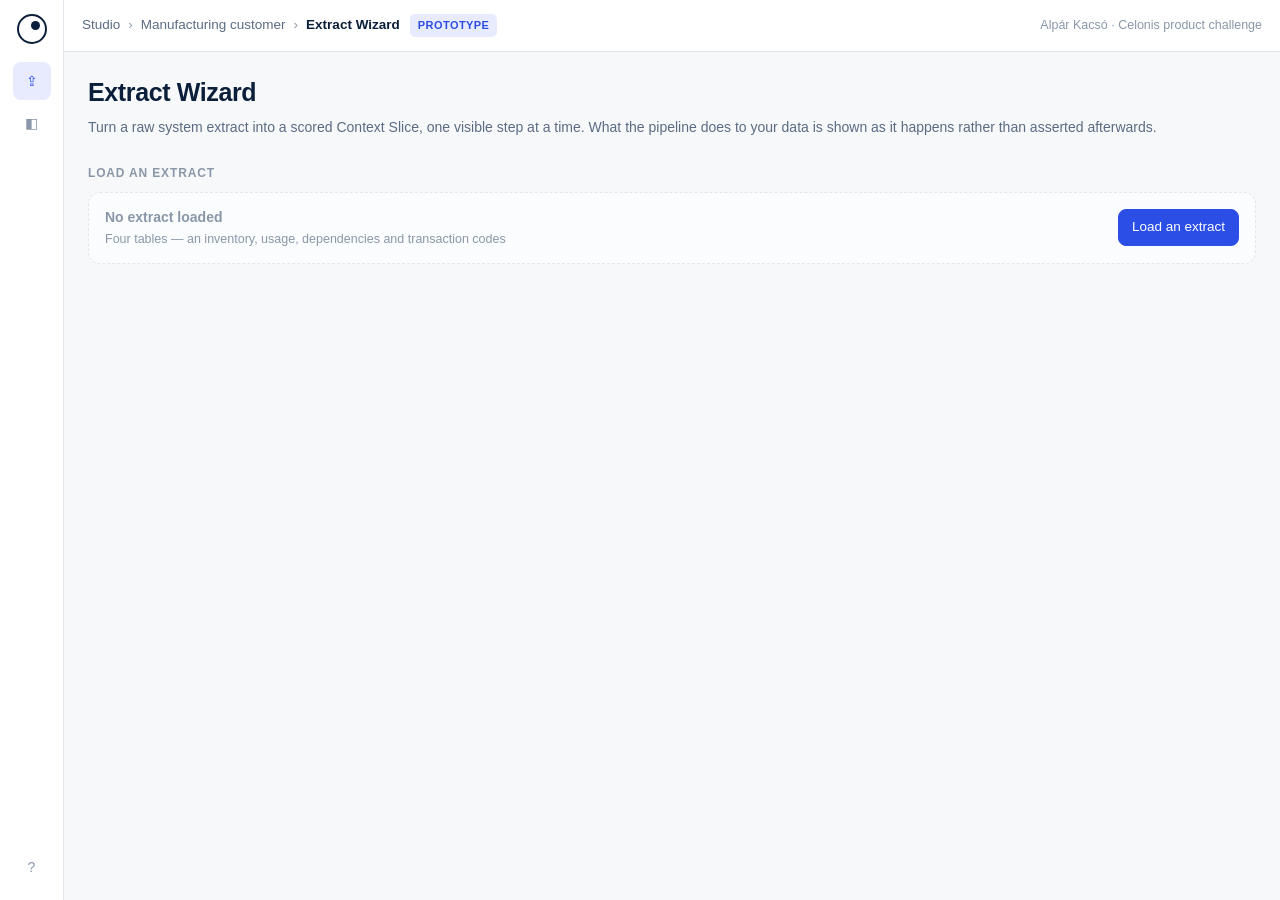
==== prototype/index.html @ d137ef57 "Scope leads the walkthrough, and the cards carry their own evidence The page is the demo surface, no" ====
<!doctype html>
<html lang="en">
<head>
<meta charset="utf-8">
<meta name="viewport" content="width=device-width, initial-scale=1">
<title>Landscape Footprint — ECC productive system 1</title>
<link rel="stylesheet" href="app.css">
</head>
<body>
<div class="shell">
  <nav class="rail" aria-label="Sections">
    <div class="mark" aria-hidden="true"></div>
    <button data-page="extract" title="Extract Wizard" aria-label="Extract Wizard" aria-current="true">⇪</button>
    <button data-page="footprint" title="Landscape Footprint" aria-label="Landscape Footprint" aria-current="false">◧</button>
    <div class="spacer"></div>
    <button title="Help" aria-label="Help">?</button>
  </nav>

  <div class="main">
    <div class="topbar">
      <div class="crumbs">
        <a href="#">Studio</a><span class="sep">›</span>
        <a href="#">Manufacturing customer</a><span class="sep">›</span>
        <span class="here" id="crumb-here">Extract Wizard</span>
      </div>
      <span class="tag">Prototype</span>
      <div class="grow"></div>
      <span class="byline">Alpár Kacsó · Celonis product challenge</span>
    </div>

    <!-- ============================ EXTRACT WIZARD ============================ -->
    <main class="page" id="page-extract">
      <div class="needs-server" id="needs-server">
        <div>
          <b>This page needs a local server.</b>
          It reads the four CSVs over <code>fetch</code>, which browsers block on <code>file://</code> —
          so opening <code>index.html</code> directly leaves it blank. Run this from the folder above
          <code>prototype/</code>, then open <a href="http://localhost:8010">localhost:8010</a>:
          <pre>python3 prototype/tools/serve.py 8010 prototype</pre>
          On macOS you can also just double-click <code>prototype/run.command</code>.
        </div>
      </div>

      <header>
        <h1>Extract Wizard</h1>
        <p class="lede">Turn a raw system extract into a scored Context Slice, one visible step at a time. What the pipeline does to your data is shown as it happens rather than asserted afterwards.</p>
      </header>

      <!-- Section 1 -->
      <section class="section">
        <h2>Load an extract</h2>
        <div class="card load-card is-empty" id="load-card">
          <div>
            <b id="load-what">No extract loaded</b>
            <span class="files" id="load-files">Four tables — an inventory, usage, dependencies and transaction codes</span>
          </div>
          <div class="grow"></div>
          <button class="btn btn--ghost" id="clear-all" hidden
                  title="Reset to the empty state. Double-clicking the Extract Wizard icon in the sidebar does the same.">Clear all data</button>
          <button class="btn btn--primary" id="start-wizard">Load an extract</button>
        </div>
      </section>

      <!-- Section 2 -->
      <section class="section" id="sec-wizard" hidden>
        <h2>Extract Wizard</h2>
        <div class="card wizard">
          <div id="stepper"></div>
          <div class="wiz-panel">
            <h3 id="wiz-title"></h3>
            <div id="wiz-body"></div>
          </div>
          <div class="wiz-foot">
            <button class="btn" id="wiz-back">Back</button>
            <div class="grow"></div>
            <span class="wiz-count" id="wiz-count"></span>
            <button class="btn btn--primary" id="wiz-next">Next</button>
          </div>
        </div>
      </section>

      <!-- Section 3 -->
      <section class="section" id="sec-evidence" hidden>
        <h2>Evidence coverage</h2>
        <p class="section-note">What the extract can and cannot tell you. Everything on the Landscape Footprint rests on this, so it is the last thing the wizard shows you and the first thing to argue with.</p>
        <div class="card" id="coverage"></div>
      </section>
    </main>

    <!-- ========================== LANDSCAPE FOOTPRINT ========================== -->
    <main class="page" id="page-footprint" hidden>
      <header>
        <h1>Landscape Footprint</h1>
        <p class="lede">Day-one transparency on the custom estate — what is in there, what actually runs, and which parts of the S/4 bill you can cut before the programme starts.</p>
      </header>

      <div class="empty-state" id="empty-state">
        <div class="es-mark" aria-hidden="true">◧</div>
        <h3>Nothing to show yet</h3>
        <p>The footprint is built from a scored Context Slice. Run the Extract Wizard once and this page fills in — the position you are in, the estate it rests on, and the decisions that get you out of it.</p>
        <button class="btn btn--primary" id="go-wizard">Open the Extract Wizard</button>
      </div>

      <div id="footprint-body" hidden>
        <!-- Scope leads. This page is the demo surface rather than the pitch:
             the pitch is spoken and starts from the outcome, but a walkthrough
             has to establish the ground before it shows a conclusion drawn on
             it. Position sits second, where it reads as a result. -->
        <section class="section">
          <h2>Scope</h2>
          <p class="section-note">The estate the decisions are built from. Every tile opens.</p>
          <div class="tiles" id="tiles"></div>
        </section>

        <section class="section">
          <div class="sec-bar">
            <h2>Position</h2>
            <div class="seg" id="lens-seg" role="tablist" aria-label="Transition path"></div>
          </div>
          <p class="section-note" id="lens-note"></p>
          <!-- Built once, updated in place. The treemap host has to be a stable
               node so its ResizeObserver survives a re-render. -->
          <div class="card position" id="position">
            <!-- The statement below is prose about the customer's estate, so it
                 is marked like every other sentence a model wrote. The mark has
                 to be precise about what is and is not the model's: the wording
                 is, the arithmetic is not, and blurring that would undo the
                 claim the whole artifact rests on. -->
            <div class="ai-block-head">
              <span class="ai-mark"><i aria-hidden="true"></i>Discovery Agent generated insight</span>
              <span class="ai-block-src">wording from the Discovery Agent &middot; every figure in it computed from your extract</span>
            </div>
            <p class="position-line" id="position-line"></p>
            <div class="treemap-host" id="treemap-host"></div>
            <div class="split-key" id="calls"></div>
            <div class="position-foot">
              <div class="unlock" id="unlock"></div>
              <button class="btn" id="export">Export position</button>
            </div>
          </div>
        </section>

        <section class="section">
          <h2>Decisions</h2>
          <p class="section-note">One call per decision, taken once, executed as a batch. Every row opens: what it is, what moves if you act on it, and the objects behind it.</p>
          <div class="toolbar">
            <div class="pills" id="filters"></div>
          </div>
          <div class="board" id="board"></div>
        </section>

        <section class="section collapsible is-collapsed" id="sec-integrity">
          <button class="sec-head" aria-expanded="false">
            <span class="chev" aria-hidden="true">▾</span>
            <span class="sec-title">Inventory integrity</span>
            <span class="sec-sum" id="sum-integrity"></span>
          </button>
          <div class="sec-body">
            <p class="section-note">Transaction codes that are live in production and point at programs the object inventory does not contain. Read as data quality these are join failures; read as findings they are the sharpest thing in the extract. The Basis team has said the extract may be incomplete &mdash; so this is what this export reveals, not what exists.</p>
            <div class="card" id="integrity"></div>
          </div>
        </section>
      </div>
    </main>
  </div>
</div>

<div class="modal-scrim" id="scrim" hidden></div>
<div class="modal" id="modal" hidden role="dialog" aria-modal="true" aria-labelledby="modal-title">
  <header>
    <div class="modal-nav">
      <button class="icon" id="prev" aria-label="Previous decision" title="Previous">‹</button>
      <button class="icon" id="next" aria-label="Next decision" title="Next">›</button>
      <span class="modal-pos" id="modal-pos"></span>
    </div>
    <div class="grow"></div>
    <button class="icon" id="modal-close" aria-label="Close">×</button>
  </header>
  <div class="modal-head">
    <h2 id="modal-title"></h2>
    <div id="modal-badges" class="pack-top"></div>
  </div>
  <div class="modal-body" id="modal-body"></div>
</div>

<!-- The assistant. Appears once the wizard has produced something to talk about,
     on both pages, and says something different on each. -->
<button class="ai-cta" id="ai-cta" hidden aria-haspopup="dialog">
  <span class="ai-cta-mark" aria-hidden="true"></span>
  <span class="ai-cta-label">Ask the Discovery Agent</span>
</button>

<div class="modal-scrim" id="ai-scrim" hidden></div>
<div class="modal modal--ai" id="ai-modal" hidden role="dialog" aria-modal="true" aria-labelledby="ai-title">
  <header>
    <span class="ai-mark"><i aria-hidden="true"></i>Discovery Agent generated insight</span>
    <div class="grow"></div>
    <button class="icon" id="ai-close" aria-label="Close">×</button>
  </header>
  <div class="modal-head">
    <h2 id="ai-title"></h2>
    <div class="ai-aud">
      <span class="ai-aud-label">Written</span>
      <div class="seg seg--sm" id="ai-audience" role="tablist" aria-label="Written for"></div>
      <span class="ai-aud-note" id="ai-aud-note"></span>
    </div>
  </div>
  <div class="modal-body" id="ai-body"></div>
</div>

<input type="file" id="file-input" accept=".csv,text/csv" multiple hidden>

<!-- Every module is version-pinned, not just the entry.
     GitHub Pages caches each file for ten minutes independently, so a visitor
     can hold a fresh app.js next to a stale wizard.js and see yesterday's
     wording — or, worse, a stale module missing an export the new code imports,
     which fails before any error handler exists. Versioning only the <script>
     tag fixed the entry and left every sibling exposed.
     An import map fixes the rest with no build step: it rewrites each specifier
     to a versioned URL at resolution time. Browsers without import-map support
     simply load the unversioned files, which is exactly today's behaviour.
     Bump all of these together with: node tools/bump.mjs -->
<script type="importmap">
{
  "imports": {
    "./src/core/parse.js": "./src/core/parse.js?v=17",
    "./src/core/graph.js": "./src/core/graph.js?v=17",
    "./src/core/evidence.js": "./src/core/evidence.js?v=17",
    "./src/engine/score.js": "./src/engine/score.js?v=17",
    "./src/engine/dispose.js": "./src/engine/dispose.js?v=17",
    "./src/engine/packages.js": "./src/engine/packages.js?v=17",
    "./src/workspace/lens.js": "./src/workspace/lens.js?v=17",
    "./src/workspace/subgraph.js": "./src/workspace/subgraph.js?v=17",
    "./src/workspace/treemap.js": "./src/workspace/treemap.js?v=17",
    "./src/workspace/assistant.js": "./src/workspace/assistant.js?v=17",
    "./src/workspace/ui.js": "./src/workspace/ui.js?v=17",
    "./src/workspace/wizard.js": "./src/workspace/wizard.js?v=17"
  }
}
</script>
<script type="module" src="src/workspace/app.js?v=17"></script>
</body>
</html>
---- prototype/app.css ----
/* Celonis Studio design language.
   Tokens sampled from the customer's own Studio tenant (see design language/).
   Adopting it is a positioning choice: the footprint should read as a View
   inside Studio, because that is the argument — a composable capability that
   feeds the Context Model, not a bolt-on tool. */

:root {
  color-scheme: light;

  --bg: #f7f8fa;
  --surface: #fff;
  --surface-2: #fbfcfd;
  --border: #e2e6ed;
  --border-strong: #cfd6e0;

  --ink: #0b1f3a;
  --ink-2: #5b6b84;
  --ink-3: #8a97a8;

  --accent: #2b4ee6;
  --accent-soft: #e8ebfd;
  /* Aliases: some rules were written against these names. Kept rather than
     renamed so there is exactly one place the accent is defined. */
  --primary: #2b4ee6;
  --primary-soft: #e8ebfd;

  --success-bg: #e6f7ef;
  --success-ink: #0e7a54;

  --risk-high: #d64545;
  --risk-high-bg: #fdecec;
  --risk-med: #b3701a;
  --risk-med-bg: #fdf3e4;
  --risk-low: #0e7a54;
  --risk-low-bg: #e6f7ef;
  --graph: #2fa88f;

  /* The Investigate call. Deliberately its own token rather than reusing the
     warning amber: "held for a named piece of evidence" is a legitimate state,
     not a fault, and 31 of 106 objects painted in caution colours misreads the
     estate. The amber stays where it belongs — measured-at-zero evidence, and
     actual warnings. */
  --call-investigate: #0f8b9e;
  --call-investigate-bg: #e4f3f6;
  --call-investigate-ink: #0f6c7d;
  --call-investigate-line: #bfe0e7;
  /* Hatched rather than solid, like the two "we do not know" states on the
     coverage strip: the texture is the second channel that says this is not a
     measurement, and it survives a black-and-white print. Built from the call
     colour itself so it carries the same weight as the four solid swatches
     beside it in the legend. */
  --call-investigate-hatch: repeating-linear-gradient(45deg, #0f8b9e, #0f8b9e 4px, #7ec6d3 4px, #7ec6d3 8px);

  --rail: 64px;
  --radius: 8px;
  --radius-lg: 12px;
  --shadow: 0 1px 2px rgba(11, 31, 58, .06), 0 8px 24px rgba(11, 31, 58, .08);

  --sans: Inter, -apple-system, BlinkMacSystemFont, "Segoe UI", Roboto, Helvetica, Arial, sans-serif;
  --mono: ui-monospace, "SF Mono", SFMono-Regular, Menlo, Consolas, monospace;
}

* { box-sizing: border-box; }

body {
  margin: 0;
  background: var(--bg);
  color: var(--ink);
  font-family: var(--sans);
  font-size: 14px;
  line-height: 1.5;
  -webkit-font-smoothing: antialiased;
}

button { font: inherit; color: inherit; cursor: pointer; }
h1, h2, h3 { margin: 0; letter-spacing: -.015em; }

/* ---------- shell ---------- */

.shell { display: flex; min-height: 100vh; }

.rail {
  width: var(--rail);
  flex: none;
  background: var(--surface);
  border-right: 1px solid var(--border);
  display: flex;
  flex-direction: column;
  align-items: center;
  gap: 4px;
  padding: 14px 0;
  position: sticky;
  top: 0;
  height: 100vh;
}
.rail .mark {
  width: 30px; height: 30px; border-radius: 50%;
  border: 2px solid var(--ink);
  position: relative; margin-bottom: 14px; flex: none;
}
.rail .mark::after {
  content: ""; position: absolute; inset: 5px 5px auto auto;
  width: 9px; height: 9px; border-radius: 50%; background: var(--ink);
}
.rail button {
  width: 38px; height: 38px; border-radius: var(--radius);
  border: 0; background: transparent; color: var(--ink-3);
  display: grid; place-items: center;
}
.rail button:hover { background: var(--bg); color: var(--ink-2); }
.rail button[aria-current="true"] { background: var(--accent-soft); color: var(--accent); }
.rail .spacer { flex: 1; }

.main { flex: 1; min-width: 0; }

/* ---------- top bar ---------- */

.topbar {
  height: 52px;
  background: var(--surface);
  border-bottom: 1px solid var(--border);
  display: flex; align-items: center; gap: 10px;
  padding: 0 18px;
  position: sticky; top: 0; z-index: 30;
}
.crumbs { display: flex; align-items: center; gap: 8px; font-size: 13.5px; min-width: 0; }
.crumbs a { color: var(--ink-2); text-decoration: none; white-space: nowrap; }
.crumbs .sep { color: var(--ink-3); }
.crumbs .here { font-weight: 600; white-space: nowrap; }
.topbar .grow { flex: 1; }

.tag {
  font-size: 11px; font-weight: 600; letter-spacing: .04em; text-transform: uppercase;
  padding: 3px 8px; border-radius: 5px;
  background: var(--accent-soft); color: var(--accent);
}
.byline { font-size: 12.5px; color: var(--ink-3); }

.btn {
  border: 1px solid var(--border-strong); background: var(--surface);
  border-radius: var(--radius); padding: 7px 13px; font-size: 13.5px; font-weight: 500;
  display: inline-flex; align-items: center; gap: 7px;
}
.btn:hover { border-color: var(--ink-3); }
.btn--primary { background: var(--accent); border-color: var(--accent); color: #fff; }
.btn--primary:hover { background: #2340c9; border-color: #2340c9; }
.btn[aria-expanded="true"] { border-color: var(--accent); color: var(--accent); }
.btn--ghost { border-color: transparent; background: transparent; color: var(--ink-3); font-size: 12.5px; }
.btn--ghost:hover { border-color: var(--border-strong); color: var(--ink-2); }
.btn[hidden] { display: none; }

/* ---------- page ---------- */

.page { padding: 22px 24px 80px; max-width: 1440px; }
.page[hidden] { display: none; }
.page > header { margin-bottom: 18px; }
.page h1 { font-size: 25px; font-weight: 650; }
/* Descriptive text runs the full width of the content column rather than being
   held to a reading measure — a deliberate call by the author. */
.page .lede { color: var(--ink-2); margin: 5px 0 0; }

.section { margin-top: 26px; }
.section > h2 {
  font-size: 12px; font-weight: 600; letter-spacing: .07em; text-transform: uppercase;
  color: var(--ink-3); margin-bottom: 10px;
}
.section-note { color: var(--ink-2); font-size: 13px; margin: -4px 0 12px; }

.card { background: var(--surface); border: 1px solid var(--border); border-radius: var(--radius-lg); }

/* ---------- metric tiles ---------- */

/* One line, always. The scope is the ground the decisions stand on, so it
   should be readable in a single glance rather than reflowed into a block. */
.tiles { display: flex; gap: 10px; overflow-x: auto; padding-bottom: 4px; }
.tile {
  background: var(--surface); border: 1px solid var(--border); border-radius: var(--radius);
  padding: 12px 14px 13px; text-align: left; flex: 1 1 0; min-width: 168px;
  transition: border-color .12s, box-shadow .12s;
}
button.tile:hover { border-color: var(--border-strong); box-shadow: var(--shadow); }
button.tile:focus-visible { outline: 2px solid var(--primary); outline-offset: 1px; }
.tile .label {
  font-size: 11.5px; color: var(--ink-2); margin-bottom: 6px;
  white-space: nowrap; overflow: hidden; text-overflow: ellipsis;
}
.tile .value { font-size: 27px; font-weight: 600; letter-spacing: -.025em; line-height: 1.1; }
.tile .value small { font-size: 14px; font-weight: 500; color: var(--ink-3); margin-left: 2px; }
.tile .sub { font-size: 11.5px; color: var(--ink-3); margin-top: 4px; }
.tile--alert .value { color: var(--risk-high); }

/* ---------- pills ---------- */

.pills { display: flex; flex-wrap: wrap; gap: 6px; align-items: center; }
.pill {
  border: 1px solid var(--border-strong); background: var(--surface);
  border-radius: 999px; padding: 4px 11px; font-size: 12.5px; font-weight: 500;
  color: var(--ink-2);
}
.pill:hover { border-color: var(--ink-3); color: var(--ink); }
.pill[aria-pressed="true"] { background: var(--ink); border-color: var(--ink); color: #fff; }

/* ---------- coverage strip ---------- */

/* One estate-wide bar, then its two parts indented beneath. No rule between
   every row — the indent carries the hierarchy, and a single divider under the
   parent is enough to say "these two add up to the one above". */

.coverage { padding: 18px 20px; }

.coverage-row {
  display: grid; grid-template-columns: 150px minmax(0, 1fr) 190px;
  gap: 14px; align-items: center; padding: 8px 0;
}
.coverage-row .name { font-weight: 600; font-size: 13.5px; }
.coverage-row .name small { display: block; color: var(--ink-3); font-weight: 400; font-size: 11.5px; }
.coverage-row .tally {
  font-size: 11.5px; color: var(--ink-2); font-family: var(--mono);
  text-align: right; font-variant-numeric: tabular-nums;
}

/* The two parts of the estate. The connector makes the nesting readable even
   in black and white. */
.cov-group { margin-top: 6px; padding-top: 8px; border-top: 1px solid var(--border); }
.coverage-row.is-child .name {
  position: relative; padding-left: 18px; font-weight: 550; font-size: 13px;
}
.coverage-row.is-child .name::before {
  content: ""; position: absolute; left: 4px; top: 2px; bottom: 4px;
  width: 7px; border-left: 1px solid var(--border-strong);
  border-bottom: 1px solid var(--border-strong); border-bottom-left-radius: 3px;
}
.coverage-row.is-child .bar { height: 15px; }

.bar { display: flex; height: 19px; border-radius: 4px; overflow: hidden; background: var(--bg); }
.bar span { display: block; }
.bar .e-active { background: var(--risk-low); }
.bar .e-dead { background: var(--risk-med); }
/* Hatched, not just a lighter grey: the two "we do not know" states have to
   stay distinguishable from the two measurements on a black-and-white print. */
.bar .e-unmeasured { background: repeating-linear-gradient(45deg, #c8d0dc, #c8d0dc 3px, #dde3ea 3px, #dde3ea 6px); }
.bar .e-unmeasurable { background: repeating-linear-gradient(45deg, #aab6c6, #aab6c6 3px, #c3ccd8 3px, #c3ccd8 6px); }

.legend {
  display: grid; grid-template-columns: repeat(auto-fit, minmax(300px, 1fr));
  gap: 12px 24px; margin-top: 16px; padding-top: 14px; border-top: 1px solid var(--border);
}
.legend .item { display: flex; align-items: flex-start; gap: 9px; font-size: 12.5px; color: var(--ink-2); line-height: 1.5; }
.legend .swatch { width: 13px; height: 12px; border-radius: 3px; flex: none; margin-top: 3px; }
.legend .swatch.e-active { background: var(--risk-low); }
.legend .swatch.e-dead { background: var(--risk-med); }
.legend .swatch.e-unmeasured { background: repeating-linear-gradient(45deg, #c8d0dc, #c8d0dc 3px, #dde3ea 3px, #dde3ea 6px); }
.legend .swatch.e-unmeasurable { background: repeating-linear-gradient(45deg, #aab6c6, #aab6c6 3px, #c3ccd8 3px, #c3ccd8 6px); }
.legend b { color: var(--ink); font-weight: 600; display: block; margin-bottom: 1px; }

/* ---------- "needs a server" notice ---------- */

.needs-server {
  background: var(--risk-med-bg); border: 1px solid #EBD3A8;
  border-radius: var(--radius-lg); padding: 16px 18px; margin-bottom: 20px;
  color: #6B4A12; font-size: 13.5px; line-height: 1.6;
}
.needs-server b { display: block; font-size: 15px; margin-bottom: 4px; color: #52380C; }
.needs-server code {
  font-family: var(--mono); font-size: 12.5px; background: rgba(255, 255, 255, .65);
  border: 1px solid #EBD3A8; border-radius: 4px; padding: 1px 5px;
}
.needs-server pre {
  font-family: var(--mono); font-size: 12.5px; background: var(--ink); color: #fff;
  border-radius: 6px; padding: 10px 12px; margin: 10px 0; overflow-x: auto;
}
.needs-server a { color: #52380C; }

/* ---------- toolbar ---------- */

.toolbar {
  display: flex; align-items: center; justify-content: space-between;
  gap: 12px; flex-wrap: wrap; margin-bottom: 12px;
}

/* ---------- decision board ---------- */

.board { display: block; }

/* ---------- list view ---------- */

.dtable { width: 100%; border-collapse: collapse; font-size: 13px; }
.dtable th {
  text-align: left; font-weight: 600; font-size: 11.5px; color: var(--ink-2);
  padding: 10px 14px; border-bottom: 1px solid var(--border); white-space: nowrap;
  background: var(--surface-2);
}
.dtable th[data-sort] { cursor: pointer; user-select: none; }
.dtable th[data-sort]:hover { color: var(--ink); }
.dtable th[data-sort]:focus-visible { outline: 2px solid var(--accent); outline-offset: -2px; }
.dtable th .arrow { color: var(--ink-3); margin-left: 4px; font-size: 10px; }
.dtable th[aria-sort] { color: var(--ink); }
.dtable th[aria-sort] .arrow { color: var(--accent); }
.dtable th.right, .dtable td.right { text-align: right; }

.dtable td {
  padding: 11px 14px; border-bottom: 1px solid var(--border);
  vertical-align: middle; color: var(--ink-2);
}
.dtable tbody tr:last-child td { border-bottom: 0; }
.dtable tbody tr { cursor: pointer; }
.dtable tbody tr:hover { background: var(--surface-2); }
.dtable tbody tr[aria-selected="true"] { background: var(--primary-soft); }
.dtable tbody tr.is-held td { opacity: .62; }
.dtable .title { color: var(--ink); font-weight: 550; }
.dtable .title small { display: block; font-weight: 400; color: var(--ink-3); font-size: 11.5px; margin-top: 2px; }
.dtable .n { font-family: var(--mono); font-variant-numeric: tabular-nums; }

/* ---------- hover tooltip ---------- */

.tip {
  position: fixed; z-index: 200; max-width: 290px;
  background: var(--ink); color: #fff;
  font-size: 12px; line-height: 1.5; padding: 8px 11px; border-radius: 6px;
  box-shadow: 0 6px 20px rgba(11, 31, 58, .22);
  pointer-events: none;
}
.tip[hidden] { display: none; }
.tip b { display: block; font-weight: 600; margin-bottom: 2px; }
[data-tip] { cursor: help; }

.pack-top { display: flex; align-items: center; gap: 7px; flex-wrap: wrap; }

.badge {
  font-size: 11px; font-weight: 600; padding: 2.5px 8px; border-radius: 5px;
  border: 1px solid transparent; white-space: nowrap;
}
.badge--retire { background: var(--risk-low-bg); color: var(--risk-low); }
.badge--remediate { background: var(--risk-high-bg); color: var(--risk-high); }
.badge--investigate { background: var(--call-investigate-bg); color: var(--call-investigate); }
.badge--rebuild { background: var(--accent-soft); color: var(--accent); }
.badge--retain { background: var(--bg); color: var(--ink-2); border-color: var(--border); }
.badge--count { background: var(--bg); color: var(--ink-2); border-color: var(--border); font-family: var(--mono); }
.badge--lens { background: var(--accent-soft); color: var(--accent); font-weight: 500; }

/* Confidence is never colour alone — colour carries risk, confidence carries
   its own mark and its own word. Conflating them would be the one visual lie
   in an artifact whose whole argument is honest evidence. */
.conf { display: inline-flex; align-items: center; gap: 5px; font-size: 11px; color: var(--ink-2); }
.conf .dots { display: inline-flex; gap: 2px; }
.conf .dots i { width: 5px; height: 5px; border-radius: 50%; background: var(--border-strong); }
.conf .dots i.on { background: var(--ink-2); }
.conf--low .dots i.on { background: var(--ink-3); }

/* ---------- inline evidence chips (Studio Notes pattern) ---------- */

.chip {
  font-family: var(--mono); font-size: .92em; padding: 1px 5px; border-radius: 4px;
  background: var(--bg); color: var(--ink); border: 1px solid var(--border);
}
.chip--risk { background: var(--risk-high-bg); color: var(--risk-high); border-color: transparent; }
.chip--warn { background: var(--risk-med-bg); color: var(--risk-med); border-color: transparent; }
.chip--ok { background: var(--risk-low-bg); color: var(--risk-low); border-color: transparent; }

/* ---------- findings table ---------- */

.findings { width: 100%; border-collapse: collapse; font-size: 13px; }
.findings th {
  text-align: left; font-weight: 600; font-size: 11.5px; color: var(--ink-2);
  padding: 10px 14px; border-bottom: 1px solid var(--border); white-space: nowrap;
}
.findings td { padding: 11px 14px; border-bottom: 1px solid var(--border); vertical-align: top; }
.findings tr:last-child td { border-bottom: 0; }
.findings tbody tr:hover { background: var(--surface-2); }
.findings .num { color: var(--ink-3); font-family: var(--mono); font-size: 12px; width: 34px; }
.findings .obj { font-family: var(--mono); font-size: 12.5px; font-weight: 500; white-space: nowrap; }
.findings .why { color: var(--ink-2); line-height: 1.6; }
.findings .next { color: var(--ink-3); font-size: 12px; font-style: italic; margin-top: 4px; }
.findings .score {
  font-family: var(--mono); font-size: 11px; color: var(--ink-2); margin-top: 6px; cursor: help;
}
.findings .score small { display: block; color: var(--ink-3); font-size: 10.5px; line-height: 1.35; margin-top: 2px; }

/* ---------- info callout ---------- */

.callout {
  display: flex; gap: 10px; align-items: flex-start;
  background: var(--accent-soft); border-radius: var(--radius); padding: 10px 12px;
  font-size: 12.5px; color: var(--ink-2); line-height: 1.55;
}
.callout .i {
  width: 16px; height: 16px; border-radius: 50%; background: var(--accent); color: #fff;
  font-size: 11px; font-weight: 700; display: grid; place-items: center; flex: none; margin-top: 1px;
}
.callout--ok { background: var(--success-bg); }
.callout--ok .i { background: var(--success-ink); }
.callout--bad { background: var(--risk-high-bg); }
.callout--bad .i { background: var(--risk-high); }
/* The transition path changed this call. Marked out from the neutral reading
   rather than blended into it — the whole point is that it is contingent. */
.callout--lens { background: var(--surface-2); border: 1px solid var(--border); margin-bottom: 11px; }
.callout--lens .i { background: var(--ink-2); }

/* ---------- section bar: title left, its one control right ---------- */

.sec-bar {
  display: flex; align-items: center; justify-content: space-between;
  gap: 14px; flex-wrap: wrap; margin-bottom: 10px;
}
.sec-bar > h2 { margin-bottom: 0; }

/* The transition path. It was a slider in a popover once; it is the only
   control left, and the position visibly changes when you move it, so it
   belongs on the page next to the thing it changes. */
.seg {
  display: inline-flex; background: var(--surface);
  border: 1px solid var(--border-strong); border-radius: var(--radius); overflow: hidden;
}
.seg button {
  border: 0; background: transparent; padding: 6px 13px;
  font-size: 12.5px; font-weight: 500; color: var(--ink-2); white-space: nowrap;
}
.seg button + button { border-left: 1px solid var(--border); }
.seg button:hover { color: var(--ink); background: var(--bg); }
.seg button[aria-selected="true"] { background: var(--ink); color: #fff; }
.seg button[aria-selected="true"]:hover { background: var(--ink); }

/* ---------- extract wizard ---------- */

.load-card { display: flex; align-items: center; gap: 14px; flex-wrap: wrap; padding: 14px 16px; }
.load-card .grow { flex: 1; }
.load-card b { display: block; font-size: 14px; }
.load-card .files { font-family: var(--mono); font-size: 11.5px; color: var(--ink-3); }
/* Nothing loaded yet, or cleared. Reads as a slot waiting to be filled rather
   than as a card describing something. */
.load-card.is-empty { border-style: dashed; background: var(--surface-2); }
.load-card.is-empty b { color: var(--ink-3); font-weight: 550; }
.load-card.is-empty .files { font-family: var(--sans); font-size: 12.5px; }

.wizard { padding: 0; overflow: hidden; }

.stepper { display: flex; gap: 0; border-bottom: 1px solid var(--border); background: var(--surface-2); }
.step {
  display: flex; align-items: center; gap: 9px; padding: 12px 18px;
  font-size: 13px; color: var(--ink-3); position: relative; flex: 1;
}
.step + .step::before {
  content: ""; position: absolute; left: 0; top: 12px; bottom: 12px;
  width: 1px; background: var(--border);
}
.step-n {
  width: 21px; height: 21px; border-radius: 50%; flex: none;
  display: grid; place-items: center; font-size: 11.5px; font-weight: 600;
  border: 1.5px solid var(--border-strong); background: var(--surface); color: var(--ink-3);
}
.step.is-now { color: var(--ink); font-weight: 550; }
.step.is-now .step-n { border-color: var(--accent); background: var(--accent); color: #fff; }
.step.is-done { color: var(--ink-2); }
.step.is-done .step-n { border-color: var(--risk-low); background: var(--risk-low); color: #fff; }

.wiz-panel { padding: 20px 22px 24px; }
.wiz-panel h3 { font-size: 17px; font-weight: 640; margin-bottom: 10px; }
.wiz-lede { color: var(--ink-2); font-size: 13.5px; line-height: 1.65; margin: 0 0 16px; }
.wiz-h { font-size: 12px; font-weight: 600; letter-spacing: .07em; text-transform: uppercase; color: var(--ink-3); margin: 24px 0 8px; }
.wiz-error {
  margin-top: 14px; padding: 10px 12px; border-radius: var(--radius);
  background: var(--risk-med-bg); color: var(--risk-med); font-size: 12.5px;
}
.wiz-foot {
  display: flex; align-items: center; gap: 12px;
  padding: 13px 18px; border-top: 1px solid var(--border); background: var(--surface-2);
}
.wiz-foot .grow { flex: 1; }
.wiz-count { font-family: var(--mono); font-size: 11.5px; color: var(--ink-3); }

.dropzone {
  border: 1.5px dashed var(--border-strong); border-radius: var(--radius-lg);
  padding: 32px 20px; text-align: center; background: var(--surface-2);
  transition: border-color .12s, background .12s; cursor: pointer;
}
.dropzone:hover, .dropzone:focus-visible { border-color: var(--accent); background: var(--accent-soft); outline: none; }
.dropzone.is-drop { border-color: var(--accent); background: var(--accent-soft); }
.dz-main { font-size: 14.5px; font-weight: 550; }
.dz-main .link { color: var(--accent); text-decoration: underline; }
.dz-sub { font-size: 12.5px; color: var(--ink-3); margin-top: 5px; }

.wiz-or { display: flex; align-items: center; gap: 12px; margin: 16px 0 12px; color: var(--ink-3); font-size: 12px; }
.wiz-or::before, .wiz-or::after { content: ""; flex: 1; height: 1px; background: var(--border); }

.filelist { margin-top: 16px; border: 1px solid var(--border); border-radius: var(--radius); overflow: hidden; }
/* A grid rather than a flex row, so the four columns line up across every file
   instead of each row finding its own arrangement. */
.filerow {
  display: grid; grid-template-columns: minmax(110px, 170px) 62px minmax(0, 1fr) 170px;
  gap: 14px; align-items: center; padding: 7px 13px; font-size: 12.5px;
}
.fr-match {
  color: var(--ink-3); font-size: 11.5px;
  white-space: nowrap; overflow: hidden; text-overflow: ellipsis;
}
.fr-match code { font-family: var(--mono); font-size: 10.5px; }
.fr-nomatch { color: var(--risk-med); }
/* Two classes, because plain .sel sets width:100% further down the file. */
.sel.sel--inline { width: 100%; font-size: 12px; padding: 4px 8px; }
.filerow + .filerow { border-top: 1px solid var(--border); }
.fr-name { font-family: var(--mono); font-weight: 550; }
.fr-rows { color: var(--ink-2); }

.sel {
  width: 100%; font: inherit; font-size: 13px; padding: 5px 8px;
  border: 1px solid var(--border-strong); border-radius: 6px; background: var(--surface); color: var(--ink);
}

.roles { display: grid; grid-template-columns: repeat(auto-fit, minmax(210px, 1fr)); gap: 8px; margin-top: 12px; }
.role {
  border: 1px solid var(--border); border-radius: var(--radius); padding: 10px 12px;
  font-size: 12px; color: var(--ink-3); background: var(--surface-2);
}
.role b { display: block; color: var(--ink-3); font-size: 12.5px; margin-bottom: 2px; }
.role.is-set { background: var(--risk-low-bg); border-color: transparent; color: var(--ink-2); }
.role.is-set b { color: var(--risk-low); }

.model-grid, .split-two { display: grid; gap: 10px; }
.model-grid { grid-template-columns: repeat(auto-fit, minmax(250px, 1fr)); }
.split-two { grid-template-columns: repeat(auto-fit, minmax(280px, 1fr)); }
.mcard { border: 1px solid var(--border); border-radius: var(--radius); padding: 14px 15px; background: var(--surface); }
.mcard h4 { margin: 0 0 5px; font-size: 13px; font-weight: 640; }
.mcard p { margin: 0 0 10px; font-size: 12.5px; color: var(--ink-2); line-height: 1.55; }
.mcard dl { margin: 0; display: flex; flex-direction: column; gap: 5px; }
.mcard dl > div { display: flex; justify-content: space-between; gap: 10px; font-size: 12.5px; }
.mcard dt { color: var(--ink-2); }
.mcard dd { margin: 0; font-family: var(--mono); font-weight: 600; font-variant-numeric: tabular-nums; }
.mcard dd.bad { color: var(--risk-high); }
.mcard.is-ai { background: var(--accent-soft); border-color: transparent; }
.mini-table { width: 100%; border-collapse: collapse; font-size: 12.5px; }
.mini-table td { padding: 4px 0; border-bottom: 1px solid var(--border); color: var(--ink-2); }
.mini-table tr:last-child td { border-bottom: 0; }
.mini-table td.obj { text-align: right; font-family: var(--mono); font-weight: 600; color: var(--ink); }

.sample { padding: 15px 16px; }
.sample-head { display: flex; align-items: center; gap: 9px; flex-wrap: wrap; margin-bottom: 9px; }
.tag-det {
  font-size: 11px; font-weight: 600; padding: 2px 7px; border-radius: 5px;
  background: var(--risk-low-bg); color: var(--risk-low);
}
.sample-ai {
  margin: 0 0 8px; font-size: 13.5px; line-height: 1.6; color: var(--ink);
  border-left: 3px solid var(--accent); padding-left: 12px;
}
.sample-note { font-size: 12px; color: var(--ink-3); font-style: italic; }

/* ---------- the wizard's pipeline strip ---------- */

/* Four stages, one population. Every bar is the same 106 custom objects seen a
   different way, which is why they are the same width and stacked identically —
   the shape changing across the strip is the whole point. */
.pipe {
  /* Seven children, not four: the three arrows are grid items too, and a
     four-column track sent them onto a second row and doubled the height. */
  display: grid; grid-template-columns: 1fr auto 1fr auto 1fr auto 1fr;
  align-items: stretch; gap: 0; margin-bottom: 14px;
}
.pipe-stage {
  border: 1px solid var(--border); border-radius: var(--radius);
  padding: 12px 13px 11px; background: var(--surface); min-width: 0;
}
.pipe-arrow {
  align-self: center; color: var(--ink-3); font-size: 15px; padding: 0 9px;
}
.pipe-head { display: flex; align-items: center; gap: 8px; font-size: 13.5px; font-weight: 640; }
.pipe-n {
  width: 18px; height: 18px; border-radius: 50%; flex: none; display: grid; place-items: center;
  background: var(--ink); color: #fff; font-size: 10.5px; font-weight: 700;
}
.pipe-note { margin: 5px 0 9px; font-size: 12px; line-height: 1.5; color: var(--ink-2); min-height: 34px; }
/* All four lists are capped at the tallest (five calls) so the cards stay level
   and compact; anything longer scrolls inside the card rather than stretching
   the whole strip. */
.pipe-key {
  display: flex; flex-direction: column; gap: 3px; margin-top: 2px;
  max-height: 118px; overflow-y: auto;
}
.pipe-key span { display: flex; align-items: center; gap: 7px; font-size: 11.5px; color: var(--ink-2); }
.pipe-key i { width: 9px; height: 9px; border-radius: 2px; flex: none; }
.pipe-key b { margin-left: auto; font-family: var(--mono); color: var(--ink); }

/* Evidence keeps the coverage strip's palette; the two "we do not know" states
   stay hatched so they read as gaps on a black-and-white print too. */
.pipe-key i.e-active { background: var(--risk-low); }
.pipe-key i.e-dead { background: var(--risk-med); }
.pipe-key i.e-unmeasured { background: repeating-linear-gradient(45deg, #c8d0dc, #c8d0dc 3px, #dde3ea 3px, #dde3ea 6px); }
.pipe-key i.e-unmeasurable { background: repeating-linear-gradient(45deg, #aab6c6, #aab6c6 3px, #c3ccd8 3px, #c3ccd8 6px); }

/* Basis and confidence share one ramp on purpose — confidence is that basis
   restated, and using the same four tones makes the derivation visible rather
   than asserted. Strongest evidence darkest. */
.pipe-key i.b-1 { background: var(--ink); }
.pipe-key i.b-2 { background: #5b6b84; }
.pipe-key i.b-3 { background: #a7b2c2; }
.pipe-key i.b-4 { background: repeating-linear-gradient(45deg, #c8d0dc, #c8d0dc 3px, #e8ecf1 3px, #e8ecf1 6px); }

.pipe-key i.s-remediate { background: var(--risk-high); }
.pipe-key i.s-retire { background: var(--risk-low); }
.pipe-key i.s-rebuild { background: var(--primary); }
.pipe-key i.s-retain { background: #9AA7BA; }
.pipe-key i.s-investigate { background: var(--call-investigate-hatch); }

.guarantee {
  border: 1px solid var(--border); border-left: 3px solid var(--risk-low);
  background: var(--risk-low-bg); border-radius: var(--radius);
  padding: 10px 13px; font-size: 12.5px; line-height: 1.6; color: #0a5c40;
}
.guarantee b { color: #08492f; }

.worked td { vertical-align: middle; }
.worked .mono-sm { font-family: var(--mono); font-size: 11.5px; color: var(--ink-2); }
.ev-pill {
  font-size: 11px; font-weight: 600; padding: 2px 8px; border-radius: 5px; white-space: nowrap;
  color: var(--ink-2); background: var(--bg);
}
.ev-pill.e-dead { background: var(--risk-med-bg); color: var(--risk-med); }
.ev-pill.e-unmeasured { background: var(--bg); color: var(--ink-2); border: 1px dashed var(--border-strong); }

/* Eleven rules as a dense two-column list rather than a table that runs off the
   bottom of the step. Same information, a third of the height. */
.rules-more { margin-top: 10px; border-top: 1px solid var(--border); padding-top: 8px; }
.rules-more summary {
  font-size: 11.5px; font-weight: 600; color: var(--accent);
  cursor: pointer; list-style: none; display: inline-flex; align-items: center; gap: 5px;
}
.rules-more summary::-webkit-details-marker { display: none; }
.rules-more summary::before { content: "\203A"; font-size: 14px; line-height: 1; transition: transform .12s; }
.rules-more[open] summary::before { transform: rotate(90deg); }
.rules-more summary:hover { text-decoration: underline; }
/* Opening it must not stretch the strip, so the list scrolls inside the card. */
.rulegrid { display: flex; flex-direction: column; margin-top: 6px; max-height: 168px; overflow-y: auto; }
.rulerow {
  display: flex; align-items: center; gap: 8px;
  padding: 5px 1px; border-bottom: 1px solid var(--border); font-size: 11.5px;
}
.rulerow:last-child { border-bottom: 0; }
.rule-id { font-family: var(--mono); font-size: 11px; color: var(--ink); flex: 1; min-width: 0; white-space: nowrap; overflow: hidden; text-overflow: ellipsis; }
.rule-basis { color: var(--ink-3); font-size: 10.5px; white-space: nowrap; }
.rule-n { font-family: var(--mono); color: var(--ink-2); width: 22px; text-align: right; }

.ai-places { margin: 0; padding-left: 18px; font-size: 12.5px; line-height: 1.6; color: var(--ink-2); }
.ai-places li { margin-bottom: 3px; }

@media (max-width: 1080px) {
  .pipe { grid-template-columns: repeat(2, minmax(0, 1fr)); gap: 10px; }
  .pipe-arrow { display: none; }
  .pipe-note { min-height: 0; }
}

/* ---------- empty state ---------- */

.empty-state {
  border: 1px dashed var(--border-strong); border-radius: var(--radius-lg);
  background: var(--surface); padding: 48px 28px; text-align: center; margin-top: 20px;
}
.empty-state[hidden] { display: none; }
.es-mark { font-size: 34px; color: var(--border-strong); line-height: 1; margin-bottom: 12px; }
.empty-state h3 { font-size: 17px; font-weight: 620; margin-bottom: 7px; }
.empty-state p { color: var(--ink-2); font-size: 13.5px; margin: 0 auto 18px; max-width: 62ch; }

.modal-lede { margin-top: 0; font-size: 14.5px; line-height: 1.6; }

/* ---------- data source ---------- */

.source {
  display: flex; align-items: center; gap: 12px; flex-wrap: wrap;
  background: var(--surface); border: 1px solid var(--border);
  border-radius: var(--radius-lg); padding: 11px 14px; margin-bottom: 22px;
  transition: border-color .12s, background .12s;
}
.source.is-drop { border-color: var(--primary); background: var(--primary-soft); border-style: dashed; }
.source .grow { flex: 1; }
.source-what { font-size: 13px; color: var(--ink-2); }
.source-what b { color: var(--ink); font-weight: 600; }
.source-what .files { font-family: var(--mono); font-size: 11.5px; color: var(--ink-3); display: block; margin-top: 2px; }
.source-what .bad { color: var(--risk-high); }

/* ---------- collapsible sections ---------- */

.sec-head {
  display: flex; align-items: baseline; gap: 9px; width: 100%;
  background: transparent; border: 0; padding: 0 0 10px; text-align: left;
}
.sec-head:focus-visible { outline: 2px solid var(--primary); outline-offset: 3px; }
.sec-head .chev { color: var(--ink-3); font-size: 11px; transition: transform .15s; }
.sec-head .sec-title {
  font-size: 12px; font-weight: 600; letter-spacing: .07em; text-transform: uppercase; color: var(--ink-3);
}
.sec-head:hover .sec-title { color: var(--ink-2); }
.sec-head .sec-sum { font-size: 12.5px; color: var(--ink-3); font-family: var(--mono); }
.collapsible.is-collapsed .sec-head .chev { transform: rotate(-90deg); }
.collapsible.is-collapsed .sec-body { display: none; }

/* ---------- position ---------- */

.position { padding: 18px 20px; }
/* Full width of the card, not held to a reading measure — the same call the
   page lede makes above. This is a statement of position, read once in a
   glance, not a paragraph anyone settles in to read. */
.position-line { font-size: 16px; line-height: 1.6; margin: 0 0 16px; }
.position-line b { font-weight: 640; }
.position-line .position-aside {
  display: block; margin-top: 7px; font-size: 13.5px; color: var(--ink-2);
  padding-left: 11px; border-left: 2px solid var(--risk-high);
}

.split { display: flex; height: 26px; border-radius: 5px; overflow: hidden; border: 1px solid var(--border); }
.split span { display: block; }
.split .s-remediate { background: var(--risk-high); }
.split .s-rebuild { background: var(--primary); }
.split .s-retire { background: var(--risk-low); }
.split .s-retain { background: #9AA7BA; }
.split .s-investigate { background: var(--call-investigate-hatch); }
.split-key { display: flex; flex-wrap: wrap; gap: 6px 8px; margin-top: 12px; }
.split-key .k {
  display: flex; align-items: center; gap: 7px; font-size: 12px; color: var(--ink-2);
  background: transparent; border: 1px solid transparent; border-radius: 999px; padding: 4px 11px 4px 9px;
}
.split-key .k:hover { border-color: var(--border-strong); color: var(--ink); }
.split-key .k[aria-pressed="true"] { background: var(--ink); border-color: var(--ink); color: #fff; }
.split-key .k[aria-pressed="true"] b { color: #fff; }
.split-key .k i { width: 11px; height: 11px; border-radius: 3px; flex: none; }
.split-key .k b { color: var(--ink); font-weight: 600; font-family: var(--mono); }
.split-key .k i.s-remediate { background: var(--risk-high); }
.split-key .k i.s-rebuild { background: var(--primary); }
.split-key .k i.s-retire { background: var(--risk-low); }
.split-key .k i.s-retain { background: #9AA7BA; }
.split-key .k i.s-investigate { background: var(--call-investigate-hatch); }

/* ---------- treemap ---------- */

/* Area is objects, colour is the call, every tile opens. The fills are the
   badge palette scaled up: the Studio language keeps semantic colour low in
   saturation, so a wall of solid red would be wrong even where the finding is
   red. The accent rule along the top carries the intensity instead. */
.treemap-host { margin-top: 2px; }
.treemap-host.is-narrow { margin-top: 6px; }
.treemap { display: block; }
.tm-tile { cursor: pointer; }
.tm-fill { stroke: var(--border); stroke-width: 1; transition: stroke .12s; }
.tm-tile:hover .tm-fill { stroke: var(--ink-3); }
.tm-tile:focus { outline: none; }
.tm-tile:focus-visible .tm-fill { stroke: var(--accent); stroke-width: 2; }
.tm-title { font-size: 12.5px; font-weight: 600; fill: var(--ink); pointer-events: none; }
.tm-foot { font-size: 11px; font-family: var(--mono); fill: var(--ink-2); pointer-events: none; }
.tm-foot--only { text-anchor: middle; }
.tm-big {
  font-size: 30px; font-weight: 600; letter-spacing: -.025em;
  fill: var(--ink); pointer-events: none; font-variant-numeric: tabular-nums;
}

/* Fill and a hairline of the same hue, nothing heavier. An accent rule along
   the top of every tile turned eleven quiet areas into eleven headings all
   shouting at once — the fill already says which call this is. */
.tm-tile.c-remediate .tm-fill { fill: var(--risk-high-bg); stroke: #f3c9c9; }
.tm-tile.c-remediate .tm-title, .tm-tile.c-remediate .tm-big { fill: #8f2b2b; }
.tm-tile.c-retire .tm-fill { fill: var(--risk-low-bg); stroke: #bce3d3; }
.tm-tile.c-retire .tm-title, .tm-tile.c-retire .tm-big { fill: #0a5c40; }
.tm-tile.c-rebuild .tm-fill { fill: var(--accent-soft); stroke: #c9d0f8; }
.tm-tile.c-rebuild .tm-title, .tm-tile.c-rebuild .tm-big { fill: #1e37a4; }
.tm-tile.c-investigate .tm-fill { fill: var(--call-investigate-bg); stroke: var(--call-investigate-line); }
.tm-tile.c-investigate .tm-title, .tm-tile.c-investigate .tm-big { fill: var(--call-investigate-ink); }
.tm-tile.c-retain .tm-fill { fill: var(--bg); stroke: var(--border); }
.tm-tile.c-retain .tm-title { fill: var(--ink-2); }
.tm-tile.c-retain .tm-big { fill: var(--ink); }
.position-foot {
  display: flex; align-items: center; gap: 14px; flex-wrap: wrap;
  margin-top: 16px; padding-top: 14px; border-top: 1px solid var(--border);
}
.position-foot .unlock { font-size: 12.5px; color: var(--ink-2); flex: 1; min-width: 260px; }
.position-foot .unlock b { color: var(--ink); font-weight: 600; }

/* ---------- modal ---------- */

.modal-scrim { position: fixed; inset: 0; background: rgba(11, 31, 58, .38); z-index: 70; }
.modal-scrim[hidden] { display: none; }
.modal {
  position: fixed; z-index: 80;
  top: 3vh; bottom: 3vh; left: 50%; transform: translateX(-50%);
  width: min(940px, 94vw);
  background: var(--surface); border: 1px solid var(--border);
  border-radius: var(--radius-lg); box-shadow: 0 24px 64px rgba(11, 31, 58, .24);
  display: flex; flex-direction: column; overflow: hidden;
}
.modal[hidden] { display: none; }
.modal > header {
  display: flex; align-items: center; gap: 10px;
  padding: 9px 12px; border-bottom: 1px solid var(--border); background: var(--surface-2);
}
.modal > header .grow { flex: 1; }
.modal-nav { display: flex; align-items: center; gap: 4px; }
.modal-pos { font-family: var(--mono); font-size: 11.5px; color: var(--ink-3); margin-left: 6px; }
.icon {
  border: 1px solid transparent; background: transparent; color: var(--ink-2);
  width: 28px; height: 28px; border-radius: 6px; font-size: 17px; line-height: 1;
  display: grid; place-items: center;
}
.icon:hover { background: var(--bg); color: var(--ink); border-color: var(--border); }
.icon:disabled { opacity: .3; cursor: default; }
.icon:disabled:hover { background: transparent; border-color: transparent; }

.modal-head { padding: 16px 22px 14px; border-bottom: 1px solid var(--border); }
.modal-head h2 { font-size: 19px; font-weight: 640; margin-bottom: 8px; }
.modal-body { overflow-y: auto; padding: 18px 22px 44px; }

/* ---------- override ---------- */

.override { padding: 14px 16px; margin-top: 14px; }
.override h4 { margin: 0 0 3px; font-size: 13.5px; font-weight: 600; }
.override p { margin: 0 0 11px; font-size: 12.5px; color: var(--ink-2); }
.override-row { display: flex; flex-wrap: wrap; gap: 6px; align-items: center; }
.override-row .btn { padding: 5px 11px; font-size: 12.5px; }
.override-row .btn[aria-pressed="true"] { border-color: var(--ink); background: var(--ink); color: #fff; }
.override-note {
  display: flex; align-items: center; gap: 10px; flex-wrap: wrap;
  margin-top: 11px; padding: 9px 11px; border-radius: var(--radius);
  background: var(--risk-med-bg); color: var(--risk-med); font-size: 12.5px;
}
.override-note b { font-weight: 600; }
.override-note .btn {
  background: var(--surface); border-color: var(--risk-med); color: var(--risk-med);
  padding: 4px 10px; font-size: 12px; margin-left: auto;
}
.badge--edited { background: var(--risk-med-bg); color: var(--risk-med); }

.subgraph { width: 100%; background: var(--surface-2); border: 1px solid var(--border); border-radius: var(--radius); }
.subgraph text { font-family: var(--mono); font-size: 9.5px; fill: var(--ink-2); }
.subgraph .edge { stroke: var(--border-strong); stroke-width: 1.2; fill: none; }
.subgraph .edge--write { stroke: var(--risk-high); stroke-width: 1.8; }
.subgraph .node { stroke: var(--surface); stroke-width: 1.5; }
.subgraph .node--member { fill: var(--accent); }
.subgraph .node--standard { fill: var(--ink-3); }
.subgraph .node--custom { fill: var(--graph); }

.mini { font-size: 12px; color: var(--ink-3); margin-top: 8px; }

/* ---------- the assistant ---------- */

/* Model-written text is fenced and labelled everywhere it appears, and the
   label says what it was written *from*. A disclaimer tells you not to sue; a
   provenance line tells you what to check, which is the only version worth
   putting in front of someone who is about to fund something. */
.ai-mark {
  display: inline-flex; align-items: center; gap: 6px; flex: none;
  font-size: 10.5px; font-weight: 600; letter-spacing: .04em; text-transform: uppercase;
  padding: 3px 9px 3px 7px; border-radius: 999px;
  background: var(--accent-soft); color: var(--accent);
}
.ai-mark i {
  width: 11px; height: 11px; border-radius: 50%; flex: none;
  border: 1.5px solid currentColor; position: relative;
}
.ai-mark i::after {
  content: ""; position: absolute; inset: 1.5px 1.5px auto auto;
  width: 3.5px; height: 3.5px; border-radius: 50%; background: currentColor;
}

.ai-block {
  border: 1px solid var(--border); border-left: 3px solid var(--accent);
  border-radius: var(--radius); padding: 13px 15px 14px; background: var(--surface-2);
}
.ai-block-head { display: flex; align-items: center; gap: 10px; flex-wrap: wrap; margin-bottom: 10px; }
.ai-block-src { font-size: 11.5px; color: var(--ink-3); }
.ai-block .modal-lede { margin-bottom: 11px; }

/* The trigger. Sits over the page rather than in it — it is a second opinion,
   not another control. */
.ai-cta {
  position: fixed; right: 22px; bottom: 22px; z-index: 65;
  display: inline-flex; align-items: center; gap: 10px;
  padding: 10px 16px 10px 12px; border-radius: 999px;
  background: var(--ink); color: #fff; border: 0;
  box-shadow: 0 4px 14px rgba(11, 31, 58, .18), 0 12px 32px rgba(11, 31, 58, .14);
  font-size: 13.5px; font-weight: 550;
  transition: transform .12s, box-shadow .12s;
}
.ai-cta[hidden] { display: none; }
.ai-cta:hover { transform: translateY(-1px); box-shadow: 0 6px 18px rgba(11, 31, 58, .22), 0 16px 40px rgba(11, 31, 58, .18); }
.ai-cta:focus-visible { outline: 2px solid var(--accent); outline-offset: 3px; }
.ai-cta-mark {
  width: 21px; height: 21px; border-radius: 50%; flex: none;
  border: 2px solid #fff; position: relative;
}
.ai-cta-mark::after {
  content: ""; position: absolute; inset: 3px 3px auto auto;
  width: 6px; height: 6px; border-radius: 50%; background: #fff;
}

.modal--ai { width: min(760px, 94vw); top: 6vh; bottom: 6vh; }
.modal--ai > header { padding: 10px 14px; }
.modal--ai .modal-head { padding-bottom: 16px; }
.modal--ai .modal-head h2 { margin-bottom: 12px; }

.ai-aud { display: flex; align-items: center; gap: 10px; flex-wrap: wrap; }
.ai-aud-label { font-size: 12.5px; color: var(--ink-2); }
.ai-aud-note { font-size: 12px; color: var(--ink-3); }
.seg--sm button { padding: 5px 11px; font-size: 12.5px; }

.ai-sec + .ai-sec { margin-top: 24px; padding-top: 22px; border-top: 1px solid var(--border); }
.ai-sec h3 {
  display: flex; align-items: center; gap: 9px; margin-bottom: 10px;
  font-size: 12px; font-weight: 600; letter-spacing: .07em; text-transform: uppercase; color: var(--ink-3);
}
.ai-sec-n {
  width: 19px; height: 19px; border-radius: 50%; flex: none; display: grid; place-items: center;
  background: var(--accent-soft); color: var(--accent); font-size: 11px; letter-spacing: 0;
}
.ai-sec p { margin: 0 0 11px; font-size: 14px; line-height: 1.65; color: var(--ink-2); }
.ai-sec p:last-child { margin-bottom: 0; }

/* Every section 1 closes on what the thing is worth. Marked out from the
   description above it, because "here is what happened" and "here is why you
   would pay for that having happened" are different claims and the second is
   the one a sponsor is listening for. */
.ai-value {
  margin-top: 14px !important; padding: 12px 14px; border-radius: var(--radius);
  background: var(--accent-soft); border-left: 3px solid var(--accent);
  color: var(--ink) !important; font-weight: 500;
}
.ai-value-tag {
  display: block; font-size: 10.5px; font-weight: 700; letter-spacing: .06em;
  text-transform: uppercase; color: var(--accent); margin-bottom: 5px;
}
.ai-sec b { color: var(--ink); font-weight: 640; }
.ai-sec .mono { font-family: var(--mono); font-size: .92em; }

.ai-prov {
  margin-top: 26px; padding: 12px 14px; border-radius: var(--radius);
  background: var(--bg); border: 1px solid var(--border);
  font-size: 12px; line-height: 1.6; color: var(--ink-3);
}
.ai-prov b { color: var(--ink-2); font-weight: 600; }
.ai-prov .mono { font-family: var(--mono); font-size: 11.5px; color: var(--ink-2); }

@media (max-width: 720px) {
  .rail { display: none; }
  .filerow { grid-template-columns: 1fr; gap: 4px; }
  .fr-match { white-space: normal; }
  .ai-cta { right: 14px; bottom: 14px; padding: 9px 14px 9px 11px; }
  .ai-cta-label { display: none; }
  .ai-aud { align-items: flex-start; flex-direction: column; gap: 6px; }
  .page { padding: 16px 14px 60px; }
  .coverage-row { grid-template-columns: 1fr; gap: 6px; }
  .coverage-row .tally { text-align: left; }
}
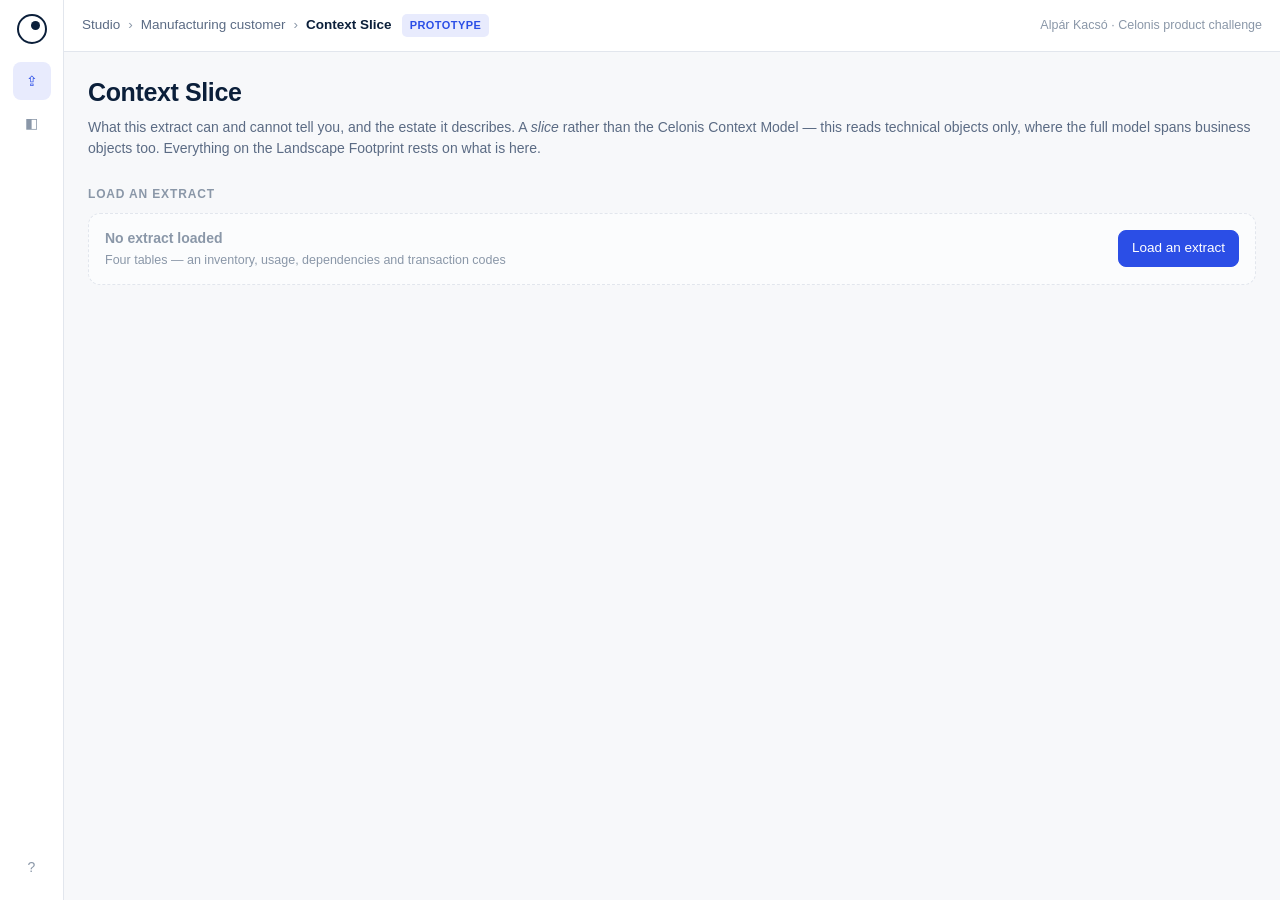
==== commit 540041e4: "Cut the Extract Wizard; the page becomes the Context Slice The largest single removal in the project" ====
--- a/prototype/index.html
+++ b/prototype/index.html
@@ -10,7 +10,7 @@
 <div class="shell">
   <nav class="rail" aria-label="Sections">
     <div class="mark" aria-hidden="true"></div>
-    <button data-page="extract" title="Extract Wizard" aria-label="Extract Wizard" aria-current="true">⇪</button>
+    <button data-page="extract" title="Context Slice" aria-label="Context Slice" aria-current="true">⇪</button>
     <button data-page="footprint" title="Landscape Footprint" aria-label="Landscape Footprint" aria-current="false">◧</button>
     <div class="spacer"></div>
     <button title="Help" aria-label="Help">?</button>
@@ -21,14 +21,14 @@
       <div class="crumbs">
         <a href="#">Studio</a><span class="sep">›</span>
         <a href="#">Manufacturing customer</a><span class="sep">›</span>
-        <span class="here" id="crumb-here">Extract Wizard</span>
+        <span class="here" id="crumb-here">Context Slice</span>
       </div>
       <span class="tag">Prototype</span>
       <div class="grow"></div>
       <span class="byline">Alpár Kacsó · Celonis product challenge</span>
     </div>
 
-    <!-- ============================ EXTRACT WIZARD ============================ -->
+    <!-- ============================= CONTEXT SLICE ============================= -->
     <main class="page" id="page-extract">
       <div class="needs-server" id="needs-server">
         <div>
@@ -42,8 +42,8 @@
       </div>
 
       <header>
-        <h1>Extract Wizard</h1>
-        <p class="lede">Turn a raw system extract into a scored Context Slice, one visible step at a time. What the pipeline does to your data is shown as it happens rather than asserted afterwards.</p>
+        <h1>Context Slice</h1>
+        <p class="lede">What this extract can and cannot tell you, and the estate it describes. A <em>slice</em> rather than the Celonis Context Model &mdash; this reads technical objects only, where the full model spans business objects too. Everything on the Landscape Footprint rests on what is here.</p>
       </header>
 
       <!-- Section 1 -->
@@ -56,34 +56,43 @@
           </div>
           <div class="grow"></div>
           <button class="btn btn--ghost" id="clear-all" hidden
-                  title="Reset to the empty state. Double-clicking the Extract Wizard icon in the sidebar does the same.">Clear all data</button>
-          <button class="btn btn--primary" id="start-wizard">Load an extract</button>
+                  title="Reset to the empty state. Double-clicking the Context Slice icon in the sidebar does the same.">Clear all data</button>
+          <button class="btn btn--primary" id="start-load">Load an extract</button>
         </div>
+
+        <!-- The three-step wizard that used to live here is gone. Its load step
+             is this panel; its boundary statement is the section below. The two
+             steps between them proved a thing nobody doubts. -->
+        <div class="card wizard" id="load-panel" hidden>
+          <div id="load-body"></div>
+          <div class="wiz-foot">
+            <div class="grow"></div>
+            <button class="btn btn--primary" id="build-slice" disabled>Build the Context Slice</button>
+          </div>
+        </div>
       </section>
 
       <!-- Section 2 -->
-      <section class="section" id="sec-wizard" hidden>
-        <h2>Extract Wizard</h2>
-        <div class="card wizard">
-          <div id="stepper"></div>
-          <div class="wiz-panel">
-            <h3 id="wiz-title"></h3>
-            <div id="wiz-body"></div>
-          </div>
-          <div class="wiz-foot">
-            <button class="btn" id="wiz-back">Back</button>
-            <div class="grow"></div>
-            <span class="wiz-count" id="wiz-count"></span>
-            <button class="btn btn--primary" id="wiz-next">Next</button>
-          </div>
-        </div>
+      <section class="section" id="sec-boundary" hidden>
+        <h2>How this is computed</h2>
+        <p class="section-note">One sequential, deterministic pass from four tables to eleven decisions &mdash; and the three places, named exactly, where a model writes words instead.</p>
+        <div class="card" id="boundary"></div>
       </section>
 
       <!-- Section 3 -->
       <section class="section" id="sec-evidence" hidden>
-        <h2>Evidence coverage</h2>
-        <p class="section-note">What the extract can and cannot tell you. Everything on the Landscape Footprint rests on this, so it is the last thing the wizard shows you and the first thing to argue with.</p>
+        <h2>Coverage</h2>
+        <p class="section-note">Four evidence states, not two. Every call downstream rests on this, so it is the first thing to argue with.</p>
         <div class="card" id="coverage"></div>
+      </section>
+
+      <!-- Section 4 — moved here from the Footprint. Scope is what the extract
+           describes, so it belongs with the evidence that bounds it; the
+           Footprint is left carrying only the decisions. -->
+      <section class="section" id="sec-scope" hidden>
+        <h2>Scope</h2>
+        <p class="section-note">The estate the decisions are built from. Every tile opens.</p>
+        <div class="tiles" id="tiles"></div>
       </section>
     </main>
 
@@ -97,21 +106,14 @@
       <div class="empty-state" id="empty-state">
         <div class="es-mark" aria-hidden="true">◧</div>
         <h3>Nothing to show yet</h3>
-        <p>The footprint is built from a scored Context Slice. Run the Extract Wizard once and this page fills in — the position you are in, the estate it rests on, and the decisions that get you out of it.</p>
-        <button class="btn btn--primary" id="go-wizard">Open the Extract Wizard</button>
+        <p>The footprint is built from a scored Context Slice. Load an extract once and this page fills in — the position you are in, and the eleven decisions that get you out of it.</p>
+        <button class="btn btn--primary" id="go-load">Go to the Context Slice</button>
       </div>
 
       <div id="footprint-body" hidden>
-        <!-- Scope leads. This page is the demo surface rather than the pitch:
-             the pitch is spoken and starts from the outcome, but a walkthrough
-             has to establish the ground before it shows a conclusion drawn on
-             it. Position sits second, where it reads as a result. -->
-        <section class="section">
-          <h2>Scope</h2>
-          <p class="section-note">The estate the decisions are built from. Every tile opens.</p>
-          <div class="tiles" id="tiles"></div>
-        </section>
-
+        <!-- Scope now lives on the Context Slice page, with the evidence that
+             bounds it. What is left here is only the decisions: the position,
+             and the eleven calls that move it. -->
         <section class="section">
           <div class="sec-bar">
             <h2>Position</h2>
@@ -212,7 +214,7 @@
 
 <!-- Every module is version-pinned, not just the entry.
      GitHub Pages caches each file for ten minutes independently, so a visitor
-     can hold a fresh app.js next to a stale wizard.js and see yesterday's
+     can hold a fresh app.js next to a stale sibling module and see yesterday's
      wording — or, worse, a stale module missing an export the new code imports,
      which fails before any error handler exists. Versioning only the <script>
      tag fixed the entry and left every sibling exposed.
@@ -223,21 +225,21 @@
 <script type="importmap">
 {
   "imports": {
-    "./src/core/parse.js": "./src/core/parse.js?v=17",
-    "./src/core/graph.js": "./src/core/graph.js?v=17",
-    "./src/core/evidence.js": "./src/core/evidence.js?v=17",
-    "./src/engine/score.js": "./src/engine/score.js?v=17",
-    "./src/engine/dispose.js": "./src/engine/dispose.js?v=17",
-    "./src/engine/packages.js": "./src/engine/packages.js?v=17",
-    "./src/workspace/lens.js": "./src/workspace/lens.js?v=17",
-    "./src/workspace/subgraph.js": "./src/workspace/subgraph.js?v=17",
-    "./src/workspace/treemap.js": "./src/workspace/treemap.js?v=17",
-    "./src/workspace/assistant.js": "./src/workspace/assistant.js?v=17",
-    "./src/workspace/ui.js": "./src/workspace/ui.js?v=17",
-    "./src/workspace/wizard.js": "./src/workspace/wizard.js?v=17"
+    "./src/core/parse.js": "./src/core/parse.js?v=21",
+    "./src/core/graph.js": "./src/core/graph.js?v=21",
+    "./src/core/evidence.js": "./src/core/evidence.js?v=21",
+    "./src/engine/score.js": "./src/engine/score.js?v=21",
+    "./src/engine/dispose.js": "./src/engine/dispose.js?v=21",
+    "./src/engine/packages.js": "./src/engine/packages.js?v=21",
+    "./src/workspace/lens.js": "./src/workspace/lens.js?v=21",
+    "./src/workspace/subgraph.js": "./src/workspace/subgraph.js?v=21",
+    "./src/workspace/treemap.js": "./src/workspace/treemap.js?v=21",
+    "./src/workspace/assistant.js": "./src/workspace/assistant.js?v=21",
+    "./src/workspace/ui.js": "./src/workspace/ui.js?v=21",
+    "./src/workspace/slice.js": "./src/workspace/slice.js?v=21"
   }
 }
 </script>
-<script type="module" src="src/workspace/app.js?v=17"></script>
+<script type="module" src="src/workspace/app.js?v=21"></script>
 </body>
 </html>
--- a/prototype/app.css
+++ b/prototype/app.css
@@ -432,31 +432,12 @@
 .load-card.is-empty b { color: var(--ink-3); font-weight: 550; }
 .load-card.is-empty .files { font-family: var(--sans); font-size: 12.5px; }
 
+/* The load panel is a card with its own footer, so it insets its body rather
+   than itself — the footer has to run edge to edge. */
 .wizard { padding: 0; overflow: hidden; }
-
-.stepper { display: flex; gap: 0; border-bottom: 1px solid var(--border); background: var(--surface-2); }
-.step {
-  display: flex; align-items: center; gap: 9px; padding: 12px 18px;
-  font-size: 13px; color: var(--ink-3); position: relative; flex: 1;
-}
-.step + .step::before {
-  content: ""; position: absolute; left: 0; top: 12px; bottom: 12px;
-  width: 1px; background: var(--border);
-}
-.step-n {
-  width: 21px; height: 21px; border-radius: 50%; flex: none;
-  display: grid; place-items: center; font-size: 11.5px; font-weight: 600;
-  border: 1.5px solid var(--border-strong); background: var(--surface); color: var(--ink-3);
-}
-.step.is-now { color: var(--ink); font-weight: 550; }
-.step.is-now .step-n { border-color: var(--accent); background: var(--accent); color: #fff; }
-.step.is-done { color: var(--ink-2); }
-.step.is-done .step-n { border-color: var(--risk-low); background: var(--risk-low); color: #fff; }
-
-.wiz-panel { padding: 20px 22px 24px; }
-.wiz-panel h3 { font-size: 17px; font-weight: 640; margin-bottom: 10px; }
+#load-body { padding: 20px 22px 24px; }
+
 .wiz-lede { color: var(--ink-2); font-size: 13.5px; line-height: 1.65; margin: 0 0 16px; }
-.wiz-h { font-size: 12px; font-weight: 600; letter-spacing: .07em; text-transform: uppercase; color: var(--ink-3); margin: 24px 0 8px; }
 .wiz-error {
   margin-top: 14px; padding: 10px 12px; border-radius: var(--radius);
   background: var(--risk-med-bg); color: var(--risk-med); font-size: 12.5px;
@@ -466,7 +447,6 @@
   padding: 13px 18px; border-top: 1px solid var(--border); background: var(--surface-2);
 }
 .wiz-foot .grow { flex: 1; }
-.wiz-count { font-family: var(--mono); font-size: 11.5px; color: var(--ink-3); }
 
 .dropzone {
   border: 1.5px dashed var(--border-strong); border-radius: var(--radius-lg);
@@ -527,94 +507,20 @@
 .mcard dd { margin: 0; font-family: var(--mono); font-weight: 600; font-variant-numeric: tabular-nums; }
 .mcard dd.bad { color: var(--risk-high); }
 .mcard.is-ai { background: var(--accent-soft); border-color: transparent; }
-.mini-table { width: 100%; border-collapse: collapse; font-size: 12.5px; }
-.mini-table td { padding: 4px 0; border-bottom: 1px solid var(--border); color: var(--ink-2); }
-.mini-table tr:last-child td { border-bottom: 0; }
-.mini-table td.obj { text-align: right; font-family: var(--mono); font-weight: 600; color: var(--ink); }
-
-.sample { padding: 15px 16px; }
-.sample-head { display: flex; align-items: center; gap: 9px; flex-wrap: wrap; margin-bottom: 9px; }
-.tag-det {
-  font-size: 11px; font-weight: 600; padding: 2px 7px; border-radius: 5px;
-  background: var(--risk-low-bg); color: var(--risk-low);
-}
-.sample-ai {
-  margin: 0 0 8px; font-size: 13.5px; line-height: 1.6; color: var(--ink);
-  border-left: 3px solid var(--accent); padding-left: 12px;
-}
-.sample-note { font-size: 12px; color: var(--ink-3); font-style: italic; }
-
-/* ---------- the wizard's pipeline strip ---------- */
 
 /* Four stages, one population. Every bar is the same 106 custom objects seen a
    different way, which is why they are the same width and stacked identically —
    the shape changing across the strip is the whole point. */
-.pipe {
-  /* Seven children, not four: the three arrows are grid items too, and a
-     four-column track sent them onto a second row and doubled the height. */
-  display: grid; grid-template-columns: 1fr auto 1fr auto 1fr auto 1fr;
-  align-items: stretch; gap: 0; margin-bottom: 14px;
-}
-.pipe-stage {
-  border: 1px solid var(--border); border-radius: var(--radius);
-  padding: 12px 13px 11px; background: var(--surface); min-width: 0;
-}
-.pipe-arrow {
-  align-self: center; color: var(--ink-3); font-size: 15px; padding: 0 9px;
-}
-.pipe-head { display: flex; align-items: center; gap: 8px; font-size: 13.5px; font-weight: 640; }
-.pipe-n {
-  width: 18px; height: 18px; border-radius: 50%; flex: none; display: grid; place-items: center;
-  background: var(--ink); color: #fff; font-size: 10.5px; font-weight: 700;
-}
-.pipe-note { margin: 5px 0 9px; font-size: 12px; line-height: 1.5; color: var(--ink-2); min-height: 34px; }
 /* All four lists are capped at the tallest (five calls) so the cards stay level
    and compact; anything longer scrolls inside the card rather than stretching
    the whole strip. */
-.pipe-key {
-  display: flex; flex-direction: column; gap: 3px; margin-top: 2px;
-  max-height: 118px; overflow-y: auto;
-}
-.pipe-key span { display: flex; align-items: center; gap: 7px; font-size: 11.5px; color: var(--ink-2); }
-.pipe-key i { width: 9px; height: 9px; border-radius: 2px; flex: none; }
-.pipe-key b { margin-left: auto; font-family: var(--mono); color: var(--ink); }
 
 /* Evidence keeps the coverage strip's palette; the two "we do not know" states
    stay hatched so they read as gaps on a black-and-white print too. */
-.pipe-key i.e-active { background: var(--risk-low); }
-.pipe-key i.e-dead { background: var(--risk-med); }
-.pipe-key i.e-unmeasured { background: repeating-linear-gradient(45deg, #c8d0dc, #c8d0dc 3px, #dde3ea 3px, #dde3ea 6px); }
-.pipe-key i.e-unmeasurable { background: repeating-linear-gradient(45deg, #aab6c6, #aab6c6 3px, #c3ccd8 3px, #c3ccd8 6px); }
 
 /* Basis and confidence share one ramp on purpose — confidence is that basis
    restated, and using the same four tones makes the derivation visible rather
    than asserted. Strongest evidence darkest. */
-.pipe-key i.b-1 { background: var(--ink); }
-.pipe-key i.b-2 { background: #5b6b84; }
-.pipe-key i.b-3 { background: #a7b2c2; }
-.pipe-key i.b-4 { background: repeating-linear-gradient(45deg, #c8d0dc, #c8d0dc 3px, #e8ecf1 3px, #e8ecf1 6px); }
-
-.pipe-key i.s-remediate { background: var(--risk-high); }
-.pipe-key i.s-retire { background: var(--risk-low); }
-.pipe-key i.s-rebuild { background: var(--primary); }
-.pipe-key i.s-retain { background: #9AA7BA; }
-.pipe-key i.s-investigate { background: var(--call-investigate-hatch); }
-
-.guarantee {
-  border: 1px solid var(--border); border-left: 3px solid var(--risk-low);
-  background: var(--risk-low-bg); border-radius: var(--radius);
-  padding: 10px 13px; font-size: 12.5px; line-height: 1.6; color: #0a5c40;
-}
-.guarantee b { color: #08492f; }
-
-.worked td { vertical-align: middle; }
-.worked .mono-sm { font-family: var(--mono); font-size: 11.5px; color: var(--ink-2); }
-.ev-pill {
-  font-size: 11px; font-weight: 600; padding: 2px 8px; border-radius: 5px; white-space: nowrap;
-  color: var(--ink-2); background: var(--bg);
-}
-.ev-pill.e-dead { background: var(--risk-med-bg); color: var(--risk-med); }
-.ev-pill.e-unmeasured { background: var(--bg); color: var(--ink-2); border: 1px dashed var(--border-strong); }
 
 /* Eleven rules as a dense two-column list rather than a table that runs off the
    bottom of the step. Same information, a third of the height. */
@@ -642,9 +548,6 @@
 .ai-places li { margin-bottom: 3px; }
 
 @media (max-width: 1080px) {
-  .pipe { grid-template-columns: repeat(2, minmax(0, 1fr)); gap: 10px; }
-  .pipe-arrow { display: none; }
-  .pipe-note { min-height: 0; }
 }
 
 /* ---------- empty state ---------- */
